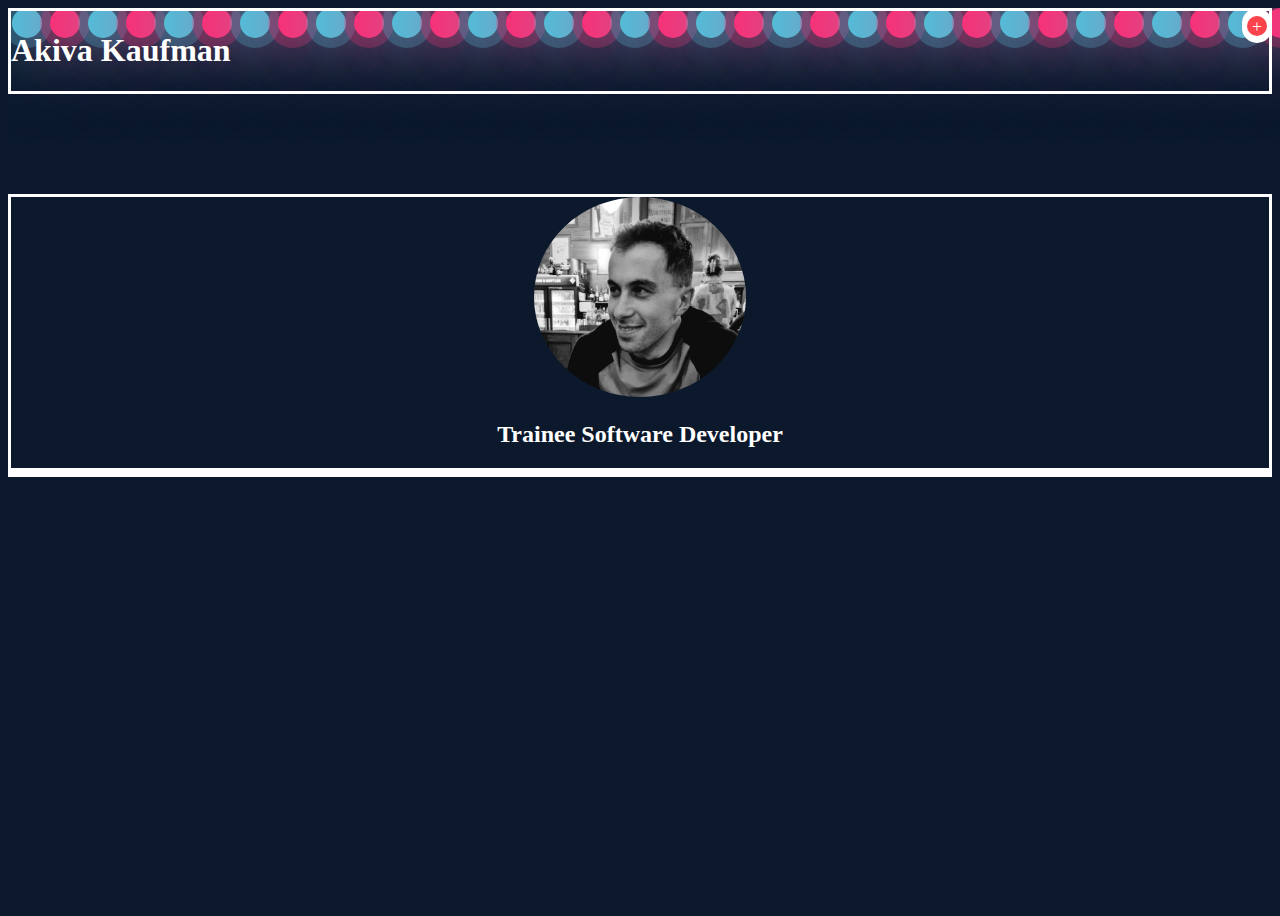
==== index.html @ 14fb4bce "Add menu button" ====
<!DOCTYPE html>
<html lang="en">
  <head>
    <meta charset="UTF-8" />
    <meta name="viewport" content="width=device-width, initial-scale=1.0" />
    <title>Portfolio</title>
    <link rel="stylesheet" href="styles.css" />
  </head>
  <body class="main-body">
    <nav class="menu">
        <div href="#" class="menu-button">
            <ul>
                <li><a href="#about">About me</a></li>
                <li><a href="#projects">Projects</a></li>
                <li><a href="#repos">My repositories</a></li>
                <li><a href="#contact">Contact me</a></li>
            </ul>
        </div>
    </nav>
    <div class="container">
      <div class="bubbles">
        <span style="--i: 18"></span>
        <span style="--i: 11"></span>
        <span style="--i: 24"></span>
        <span style="--i: 16"></span>
        <span style="--i: 19"></span>
        <span style="--i: 13"></span>
        <span style="--i: 28"></span>
        <span style="--i: 22"></span>
        <span style="--i: 11"></span>
        <span style="--i: 19"></span>
        <span style="--i: 12"></span>
        <span style="--i: 24"></span>
        <span style="--i: 19"></span>
        <span style="--i: 12"></span>
        <span style="--i: 18"></span>
        <span style="--i: 11"></span>
        <span style="--i: 24"></span>
        <span style="--i: 16"></span>
        <span style="--i: 19"></span>
        <span style="--i: 13"></span>
        <span style="--i: 28"></span>
        <span style="--i: 22"></span>
        <span style="--i: 11"></span>
        <span style="--i: 19"></span>
        <span style="--i: 12"></span>
        <span style="--i: 24"></span>
        <span style="--i: 19"></span>
        <span style="--i: 12"></span>
        <span style="--i: 18"></span>
        <span style="--i: 11"></span>
        <span style="--i: 24"></span>
        <span style="--i: 16"></span>
        <span style="--i: 19"></span>
        <span style="--i: 13"></span>
        <span style="--i: 28"></span>
        <span style="--i: 22"></span>
        <span style="--i: 11"></span>
        <span style="--i: 24"></span>
        <span style="--i: 16"></span>
        <span style="--i: 19"></span>
      </div>
    </div>
    <header class="header">
      <h1>Akiva Kaufman</h1>
    </header>
    <section class="profile">
      <img
        src="./images/profile-pic.jpg"
        alt="profile picture"
        
        height="200"
        id="profile-pic"
      />
      <h2>Trainee Software Developer</h2>
    </section>
    <footer class="footer">
      <!-- <p>This is where I will put my contact details etc.</p> -->
    </footer>
    <script src="scripts.js"></script>
  </body>
</html>

<!-- 
    Name in top left corner 
    hidden menu in top right corner
    profile pic in middle sayin trainee software developer underneath
    arrow to scroll down
 -->
---- styles.css ----
* {
  box-sizing: border-box;
}

.header {
  border: solid white;
  color: white;
}

.profile {
  /* position: absolute; */
  text-align: center;
  margin-top: 100px;
  border: solid white;
  color: white;
}

.footer {
  border: solid white;
  color: white;
}

#profile-pic {
  border-radius: 50%;
}

body {
  min-height: 100vh;
  background: #0c192c;
}

.container {
  position: absolute;
  width: 100%;
  height: 100vh;
  overflow: hidden;
}

.bubbles {
  position: absolute;
  display: flex;
  z-index: -100;
}

.bubbles span {
  position: relative;
  width: 30px;
  height: 30px;
  background: #4fc3dc;
  margin: 0 4px;
  border-radius: 50%;
  box-shadow: 0 0 0 10px #4fc3dc44, 0 0 50px #4fc3dc, 0 0 100px #4fc3dc;
  animation: animate 15s linear infinite;
  animation-duration: calc(125s / var(--i));
}

.bubbles span:nth-child(even) {
  background: #ff2d75;
  box-shadow: 0 0 0 10px #ff2d7544, 0 0 50px #ff2d75, 0 0 100px #ff2d75;
}

@keyframes animate {
  0% {
    transform: translateY(100vh) scale(0);
  }
  100% {
    transform: translateY(-10vh) scale(1);
  }
}

.menu-button {
  overflow: hidden;
  position: relative;
  border: solid white;
  display: block;
  padding-left: 5px;
  padding-right: 5px;
  border-radius: 22px;
  width: 30px;
  margin: 0 auto;
  background-color: white;
  transition: width 0.3s 0.5s ease, border-radius 1.1s ease;
  a {
    display: block;
    position: relative;
    color: #fa434b;
    text-decoration: none;
    overflow: hidden;
    padding: 5px;
    border-radius: 5px;
    &:hover {
      text-decoration: inherit;
      color: white;
      background-color: #fa434b;
      transition: background-color 0.5s ease;
    }
  }
  &::after {
    content: "+";
    position: absolute;
    top: 50%;
    left: 50%;
    display: block;
    height: 20px;
    width: 20px;
    border-radius: 100%;
    line-height: 20px;
    text-align: center;
    font-size: 1.1rem;
    background-color: #fa434b;
    color: white;
    transform: translateY(-50%)
    translateX(-50%);
    transition: all .3s .5s ease;
    cursor: pointer;
    cursor: hand;
  }
  ul{
    opacity: 0;
  }
  ul{
    margin-top: 15px;
    opacity: 0;
    width: 100%;
    height: 0;
    margin-left: 0px;
    transition: all .5s ease;
    text-align: center;
    font-size: 0.9rem;
    li{
        background-color: #e4e4e4;
        margin-top: 5px;
        border-radius: 5px;
        width: 100%;
        height: 0px;
        overflow: hidden;
        transition: height 1s ease;
    }
  }
}

.menu:hover {
    .menu-button{
        width: 170px;
        border-radius: 15px;
        padding-bottom: 5px;
        transition: width .3s ease,
        border-radius .3s ease, padding-bottom .3s ease;
        &::after{
            transition: all .3s ease;
            left: 50%;
            top: 10px;
            transform: translateY(-5px) translateX(-5px);
        }
        ul{
            opacity: 1;
            height: 100%;
            margin-top: 30px;
            transition: all 1s ease;
        }
        li{
            height: 25px;
            transition: height 1s ease;
            border: solid black;
            &:hover{
                border-bottom: 1px solid darken(e9e5e5,10);
            }
        }
    }
}

.menu-button{
    /* display: absolute; */
   float: right;
}
@keyframes jump {
    0% { 
      transform: translateY(3px)
    }
    50% { 
      transform: translateY(-15px)
    }
     100% { 
      transform: translateY(3px)
    }
  }
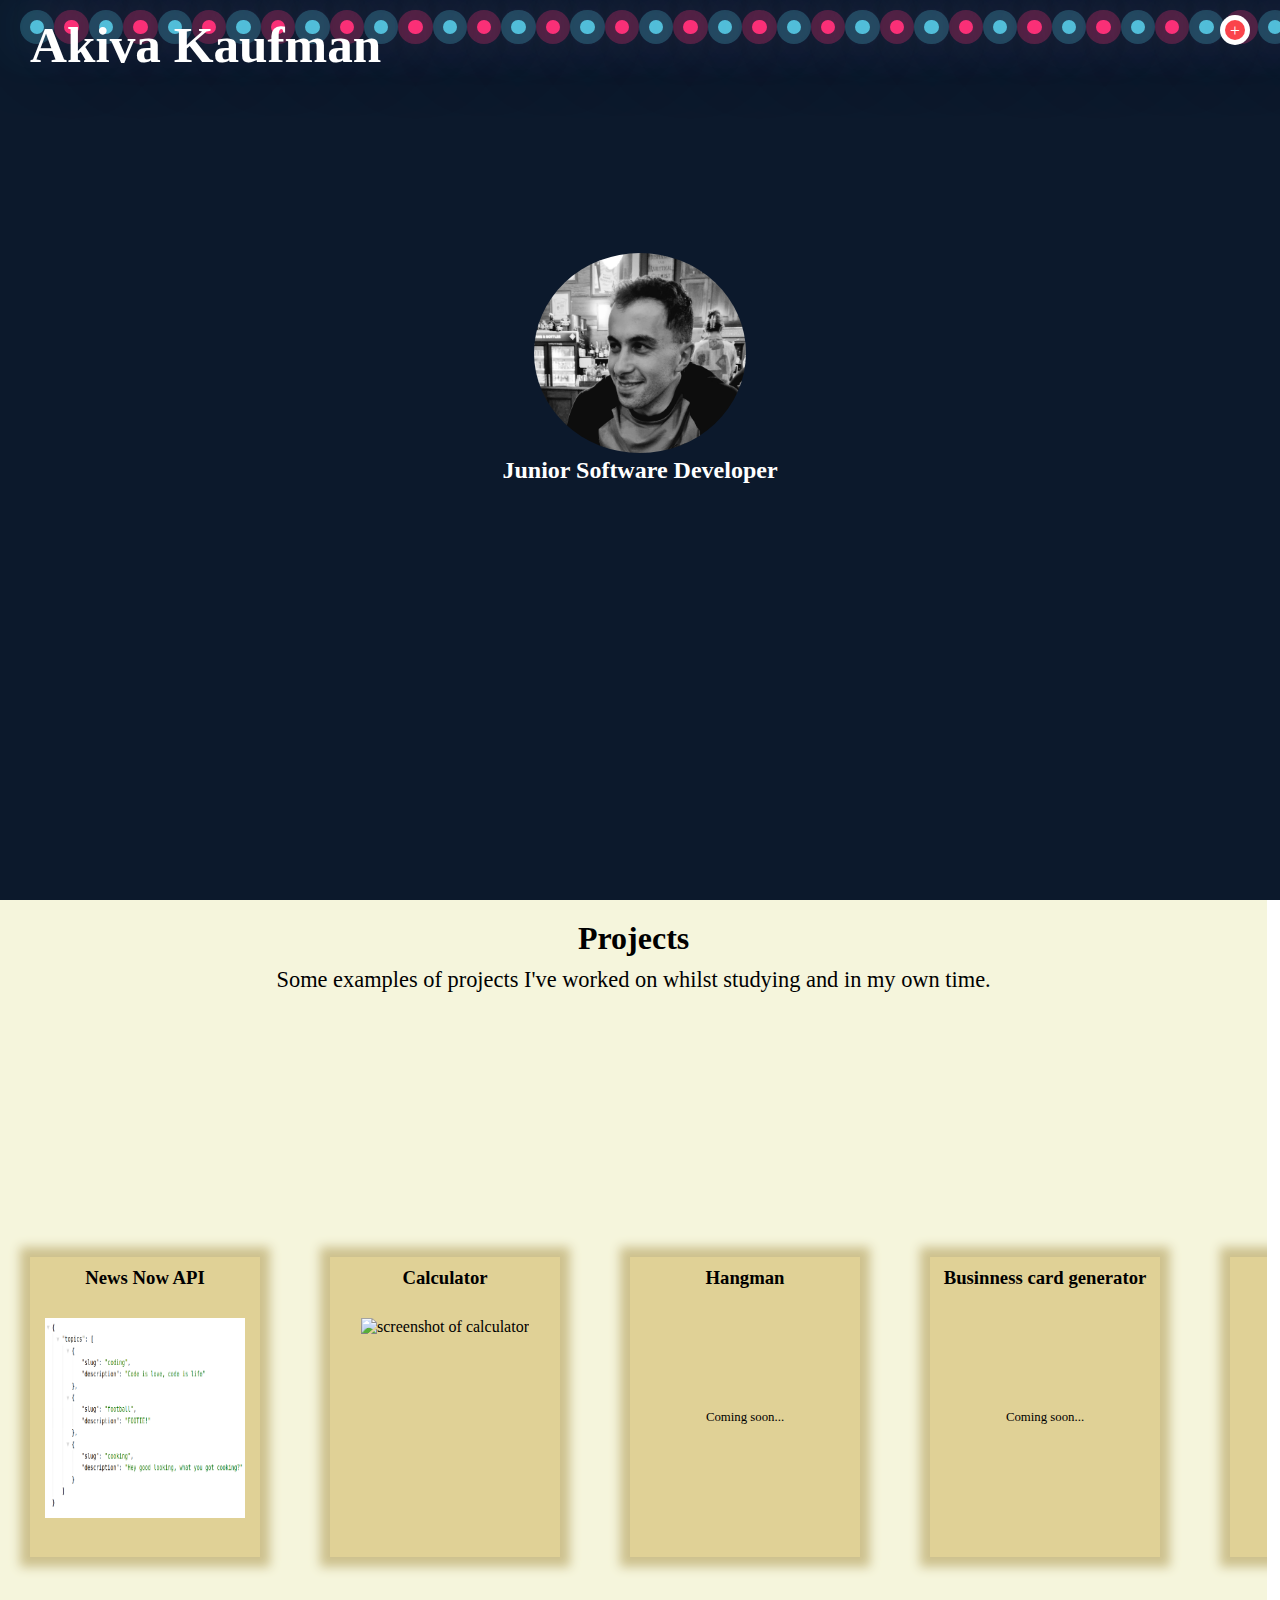
==== commit a8c7bb12: "Add page flip functionality" ====
--- a/index.html
+++ b/index.html
@@ -5,85 +5,201 @@
     <meta name="viewport" content="width=device-width, initial-scale=1.0" />
     <title>Portfolio</title>
     <link rel="stylesheet" href="styles.css" />
+    <script src="index.js" defer></script>
   </head>
-  <body class="main-body">
-    <nav class="menu">
-        <div href="#" class="menu-button">
-            <ul>
-                <li><a href="#about">About me</a></li>
-                <li><a href="#projects">Projects</a></li>
-                <li><a href="#repos">My repositories</a></li>
-                <li><a href="#contact">Contact me</a></li>
-            </ul>
-        </div>
-    </nav>
-    <div class="container">
-      <div class="bubbles">
-        <span style="--i: 18"></span>
-        <span style="--i: 11"></span>
-        <span style="--i: 24"></span>
-        <span style="--i: 16"></span>
-        <span style="--i: 19"></span>
-        <span style="--i: 13"></span>
-        <span style="--i: 28"></span>
-        <span style="--i: 22"></span>
-        <span style="--i: 11"></span>
-        <span style="--i: 19"></span>
-        <span style="--i: 12"></span>
-        <span style="--i: 24"></span>
-        <span style="--i: 19"></span>
-        <span style="--i: 12"></span>
-        <span style="--i: 18"></span>
-        <span style="--i: 11"></span>
-        <span style="--i: 24"></span>
-        <span style="--i: 16"></span>
-        <span style="--i: 19"></span>
-        <span style="--i: 13"></span>
-        <span style="--i: 28"></span>
-        <span style="--i: 22"></span>
-        <span style="--i: 11"></span>
-        <span style="--i: 19"></span>
-        <span style="--i: 12"></span>
-        <span style="--i: 24"></span>
-        <span style="--i: 19"></span>
-        <span style="--i: 12"></span>
-        <span style="--i: 18"></span>
-        <span style="--i: 11"></span>
-        <span style="--i: 24"></span>
-        <span style="--i: 16"></span>
-        <span style="--i: 19"></span>
-        <span style="--i: 13"></span>
-        <span style="--i: 28"></span>
-        <span style="--i: 22"></span>
-        <span style="--i: 11"></span>
-        <span style="--i: 24"></span>
-        <span style="--i: 16"></span>
-        <span style="--i: 19"></span>
+  <body id="main-body">
+    <div class="outer">
+      <div class="page" id="page">
+        <article id="home-page" class="front">
+          <div class="container">
+            <div class="bubbles">
+              <span style="--i: 18"></span>
+              <span style="--i: 11"></span>
+              <span style="--i: 24"></span>
+              <span style="--i: 16"></span>
+              <span style="--i: 19"></span>
+              <span style="--i: 13"></span>
+              <span style="--i: 28"></span>
+              <span style="--i: 22"></span>
+              <span style="--i: 11"></span>
+              <span style="--i: 19"></span>
+              <span style="--i: 12"></span>
+              <span style="--i: 24"></span>
+              <span style="--i: 19"></span>
+              <span style="--i: 12"></span>
+              <span style="--i: 18"></span>
+              <span style="--i: 11"></span>
+              <span style="--i: 24"></span>
+              <span style="--i: 16"></span>
+              <span style="--i: 19"></span>
+              <span style="--i: 13"></span>
+              <span style="--i: 28"></span>
+              <span style="--i: 22"></span>
+              <span style="--i: 11"></span>
+              <span style="--i: 19"></span>
+              <span style="--i: 12"></span>
+              <span style="--i: 24"></span>
+              <span style="--i: 19"></span>
+              <span style="--i: 12"></span>
+              <span style="--i: 18"></span>
+              <span style="--i: 11"></span>
+              <span style="--i: 24"></span>
+              <span style="--i: 16"></span>
+              <span style="--i: 19"></span>
+              <span style="--i: 13"></span>
+              <span style="--i: 28"></span>
+              <span style="--i: 22"></span>
+              <span style="--i: 11"></span>
+              <span style="--i: 24"></span>
+              <span style="--i: 16"></span>
+              <span style="--i: 19"></span>
+              <span style="--i: 28"></span>
+              <span style="--i: 22"></span>
+              <span style="--i: 11"></span>
+              <span style="--i: 19"></span>
+              <span style="--i: 24"></span>
+              <span style="--i: 16"></span>
+              <span style="--i: 19"></span>
+              <span style="--i: 13"></span>
+              <span style="--i: 28"></span>
+              <span style="--i: 24"></span>
+              <span style="--i: 16"></span>
+              <span style="--i: 19"></span>
+              <span style="--i: 13"></span>
+              <span style="--i: 28"></span>
+            </div>
+          </div>
+          <header class="header">
+            <h1>Akiva Kaufman</h1>
+          </header>
+          <nav class="menu">
+            <div href="#" class="menu-button">
+              <ul>
+                <li><a href="#home-page">Home</a></li>
+                <li><a href="#about-page">About me</a></li>
+                <li><a href="#project-page">Projects</a></li>
+                <li>
+                  <a href="https://github.com/AkivaKn" target="_blank"
+                    >Repositories</a
+                  >
+                </li>
+                <li>
+                  <a
+                    href="https://www.linkedin.com/in/akivakaufman/"
+                    target="_blank"
+                    >LinkedIn</a
+                  >
+                </li>
+              </ul>
+            </div>
+          </nav>
+          <section class="profile">
+            <img
+              src="./images/profile-pic.jpg"
+              alt="profile picture"
+              height="200"
+              id="profile-pic"
+            />
+            <h2>Junior Software Developer</h2>
+          </section>
+        </article>
+        <article id="about-page" class="back">
+          <h2>About me</h2>
+          <p id="about-me">
+            A Junior Software Developer with an inquisitive, analytical and
+            logical brain. I thrive on challenging myself, whether learning a
+            new coding language or taking on a new project. Although Software
+            Development was not my original career choice, having started coding
+            as a hobby I discovered a passion for it. I look forward to
+            utilising the knowledge I have gained, as well as my experience in
+            other industries, to further your team's goals.
+          </p>
+          <section id="hobbies">
+            <h3>Some things I enjoy</h3>
+            <div id="hobby-cards">
+              <section class="hobby">
+                <img
+                  src="./images/cooking.jpg"
+                  alt="handsome man cooking with fire in the pan"
+                  width="220px"
+                />
+              </section>
+              <section class="hobby">
+                <img
+                  src="./images/motorbike.jpg"
+                  alt="handsome man sitting on a motorbike with a lake in the background"
+                  width="220px"
+                />
+              </section>
+              <section class="hobby">
+                <img
+                  src="./images/travel.jpg"
+                  alt="beatiful sunset on the Mekong river in Laos"
+                  width="220px"
+                />
+              </section>
+              <section class="hobby">
+                <img src="./images/motorbike.jpg" alt="" width="220px" />
+              </section>
+            </div>
+          </section>
+        </article>
       </div>
     </div>
-    <header class="header">
-      <h1>Akiva Kaufman</h1>
-    </header>
-    <section class="profile">
-      <img
-        src="./images/profile-pic.jpg"
-        alt="profile picture"
-        
-        height="200"
-        id="profile-pic"
-      />
-      <h2>Trainee Software Developer</h2>
-    </section>
-    <footer class="footer">
-      <!-- <p>This is where I will put my contact details etc.</p> -->
-    </footer>
-    <script src="scripts.js"></script>
+    <article id="project-page">
+      <section id="projects-intro">
+        <h2 class="heading">Projects</h2>
+        <p class="intro">
+          Some examples of projects I've worked on whilst studying and in my own
+          time.
+        </p>
+      </section>
+
+      <section id="project-boxes">
+        <a href="https://news-now.onrender.com/" target="_blank">
+          <section class="project">
+            <h3>News Now API</h3>
+            <p class="hide">
+              A PSQL database project using Epress.js to access endpoints and
+              retrieve data.
+            </p>
+            <img
+              src="../images/news-now.png"
+              alt="screenshot of News Now API response"
+              class="project-img"
+              height="200px"
+              width="200px"
+            />
+          </section>
+        </a>
+        <section class="project">
+          <h3>Calculator</h3>
+          <p class="hide">
+            A simple JavaScript/HTML calculator using CSS to style and animate.
+          </p>
+          <img
+            src="../images/calculator.png"
+            alt="screenshot of calculator"
+            height="200px"
+          />
+        </section>
+        <section class="project">
+          <h3>Hangman</h3>
+          <p>Coming soon...</p>
+        </section>
+        <section class="project">
+          <h3>Businness card generator</h3>
+          <p>Coming soon...</p>
+        </section>
+        <section class="project">
+          <h3>News Now</h3>
+          <p>Coming soon...</p>
+        </section>
+        <section class="project">
+          <h3>Recipe book</h3>
+          <p>Coming soon...</p>
+        </section>
+      </section>
+    </article>
   </body>
 </html>
-
-<!-- 
-    Name in top left corner 
-    hidden menu in top right corner
-    profile pic in middle sayin trainee software developer underneath
-    arrow to scroll down
- -->
--- a/styles.css
+++ b/styles.css
@@ -1,39 +1,52 @@
 * {
   box-sizing: border-box;
+  padding: 0;
+  margin: 0;
+}
+
+a{
+  all: unset;
 }
 
 .header {
-  border: solid white;
   color: white;
+  float: left;
+  font-size: 1.6rem;
 }
 
 .profile {
-  /* position: absolute; */
+  position: absolute;
   text-align: center;
   margin-top: 100px;
-  border: solid white;
   color: white;
-}
-
-.footer {
-  border: solid white;
-  color: white;
+  align-self: center;
+  top: 17%;
 }
 
 #profile-pic {
   border-radius: 50%;
 }
 
+html{
+overflow-x: auto;
+  scroll-snap-type:y mandatory ;
+  animation-timeline: scroll(y);
+}
+
 body {
-  min-height: 100vh;
-  background: #0c192c;
+  width: 99vw;
+  display: grid;
+  grid-template-columns: 100%;
 }
 
 .container {
   position: absolute;
   width: 100%;
-  height: 100vh;
+  height: 100%;
+  top: 0;
+  left: 0;
   overflow: hidden;
+  padding: 20px;
 }
 
 .bubbles {
@@ -44,10 +57,10 @@
 
 .bubbles span {
   position: relative;
-  width: 30px;
-  height: 30px;
+  width: .9em;
+  height: .9em;
   background: #4fc3dc;
-  margin: 0 4px;
+  margin: 0px 10px;
   border-radius: 50%;
   box-shadow: 0 0 0 10px #4fc3dc44, 0 0 50px #4fc3dc, 0 0 100px #4fc3dc;
   animation: animate 15s linear infinite;
@@ -68,15 +81,21 @@
   }
 }
 
+.menu {
+  display: inline;
+  justify-self: start;
+  align-self: flex-end;
+  position: fixed;
+}
+
 .menu-button {
   overflow: hidden;
-  position: relative;
-  border: solid white;
   display: block;
   padding-left: 5px;
   padding-right: 5px;
   border-radius: 22px;
   width: 30px;
+  height: 30px;
   margin: 0 auto;
   background-color: white;
   transition: width 0.3s 0.5s ease, border-radius 1.1s ease;
@@ -95,7 +114,7 @@
       transition: background-color 0.5s ease;
     }
   }
-  &::after {
+  &:after {
     content: "+";
     position: absolute;
     top: 50%;
@@ -109,78 +128,208 @@
     font-size: 1.1rem;
     background-color: #fa434b;
     color: white;
-    transform: translateY(-50%)
-    translateX(-50%);
-    transition: all .3s .5s ease;
+    transform: translateY(-50%) translateX(-50%);
+    transition: all 0.3s 0.5s ease;
     cursor: pointer;
     cursor: hand;
   }
-  ul{
+  ul {
     opacity: 0;
   }
-  ul{
+  ul {
     margin-top: 15px;
     opacity: 0;
     width: 100%;
-    height: 0;
     margin-left: 0px;
-    transition: all .5s ease;
+    padding-left: 0px;
+    transition: all 0.5s ease;
     text-align: center;
     font-size: 0.9rem;
-    li{
-        background-color: #e4e4e4;
-        margin-top: 5px;
-        border-radius: 5px;
-        width: 100%;
-        height: 0px;
-        overflow: hidden;
-        transition: height 1s ease;
+    li {
+      background-color: #e4e4e4;
+      margin-top: 5px;
+      border-radius: 5px;
+      width: 100%;
+      height: 0px;
+      overflow: hidden;
+      transition: height 1s ease;
     }
   }
 }
 
 .menu:hover {
-    .menu-button{
-        width: 170px;
-        border-radius: 15px;
-        padding-bottom: 5px;
-        transition: width .3s ease,
-        border-radius .3s ease, padding-bottom .3s ease;
-        &::after{
-            transition: all .3s ease;
-            left: 50%;
-            top: 10px;
-            transform: translateY(-5px) translateX(-5px);
-        }
-        ul{
-            opacity: 1;
-            height: 100%;
-            margin-top: 30px;
-            transition: all 1s ease;
-        }
-        li{
-            height: 25px;
-            transition: height 1s ease;
-            border: solid black;
-            &:hover{
-                border-bottom: 1px solid darken(e9e5e5,10);
-            }
-        }
-    }
-}
-
-.menu-button{
-    /* display: absolute; */
-   float: right;
-}
-@keyframes jump {
-    0% { 
-      transform: translateY(3px)
-    }
-    50% { 
-      transform: translateY(-15px)
-    }
-     100% { 
-      transform: translateY(3px)
-    }
-  }
+  .menu-button {
+    width: 150px;
+    height: auto;
+    border-radius: 15px;
+    padding-bottom: 5px;
+    transition: width 0.3s ease, border-radius 0.3s ease,
+      padding-bottom 0.3s ease;
+    &::after {
+      transition: all 0.3s ease;
+      left: 50%;
+      top: 10px;
+    }
+    ul {
+      opacity: 1;
+      margin-top: 35px;
+      transition: all 1s ease;
+    }
+    li {
+      height: 25px;
+      transition: height 1s ease;
+      &:hover {
+        border-bottom: 1px solid darken(e9e5e5, 10);
+      }
+    }
+  }
+}
+
+#home-page {
+  display: flex;
+  flex-direction: column;
+  height: 100vh;
+  width: 100%;
+  background: #0c192c;
+  padding: 15px 30px;
+  z-index: 1;
+  scroll-snap-align: start;
+}
+
+#about-page{
+  background-color: rgb(169, 216, 216);
+  height: 100vh;
+  scroll-snap-align: start;
+  display: grid;
+  grid-template-columns: 30% 70%;
+  grid-template-rows: 20% 80%;
+}
+
+#about-page h2{
+  grid-column:1/2 ;
+grid-row: 1/2;
+font-size: 50px;
+padding: 20px;
+}
+
+#about-me{
+  grid-column: 1/2;
+  grid-row: 2/3;
+  padding: 20px;
+  font-size: 1.3rem;
+}
+
+#hobbies{
+  grid-column: 2/3;
+  grid-row: 1/3;
+}
+
+#hobbies h3{
+  margin: 20px;
+  font-size: 1.5rem;
+}
+
+#project-page{
+  background-color: beige;
+  height: 100vh;
+  scroll-snap-align: start;
+  display: grid;
+  grid-template-columns: 1fr;
+  grid-template-rows: max-content;
+}
+
+#projects-intro{
+  text-align: center;
+  padding: 20px;
+  height: max-content;
+}
+
+.heading{
+  font-size: 2rem;
+  margin-bottom: 10px;
+}
+
+.intro{
+  font-size: 1.4rem;
+}
+
+#project-boxes{
+  display: flex;
+  align-items: center;
+  padding: 30px;
+  gap: 70px;
+  overflow:scroll;
+  justify-content: space-around;
+}
+
+.project{
+  display: grid;
+  padding: 10px;
+  justify-items: center;
+  grid-template-columns: 1fr;
+  background-color: #e0d196;
+  box-shadow: #cdc18e 0 0 10px 10px;
+  width: 230px;
+  height: 300px;
+  transition-duration: .3s;
+  transition-timing-function: ease-in;
+  flex-shrink: 0;
+}
+
+.project:hover{
+  transform: scale(1.2);
+  .hide{
+    display: block;
+  }
+}
+
+.project p{
+  font-size: .8rem;
+}
+
+
+
+.hide{
+  display: none;
+}
+
+#hobby-cards{
+  display: grid;
+  grid-template-columns: 1fr 1fr;
+  grid-template-rows: 1fr 1fr;
+
+  height: 100%;
+}
+
+.hobby{
+  text-align: center;
+}
+
+.outer{
+  width: 100vw;
+  height: 100vh;
+}
+
+.flip-page {
+  transform: rotateX(180deg);
+}
+
+.page{
+  height: 100%;
+  width: 100%;
+  position: relative;
+  transition: transform  1500ms ease;
+  transform-style: preserve-3d;
+}
+
+.front,
+.back{
+  height: 100%;
+  width: 100%;
+  position: absolute;
+  backface-visibility: hidden;
+}
+
+.back{
+  transform: rotateX(180deg);
+}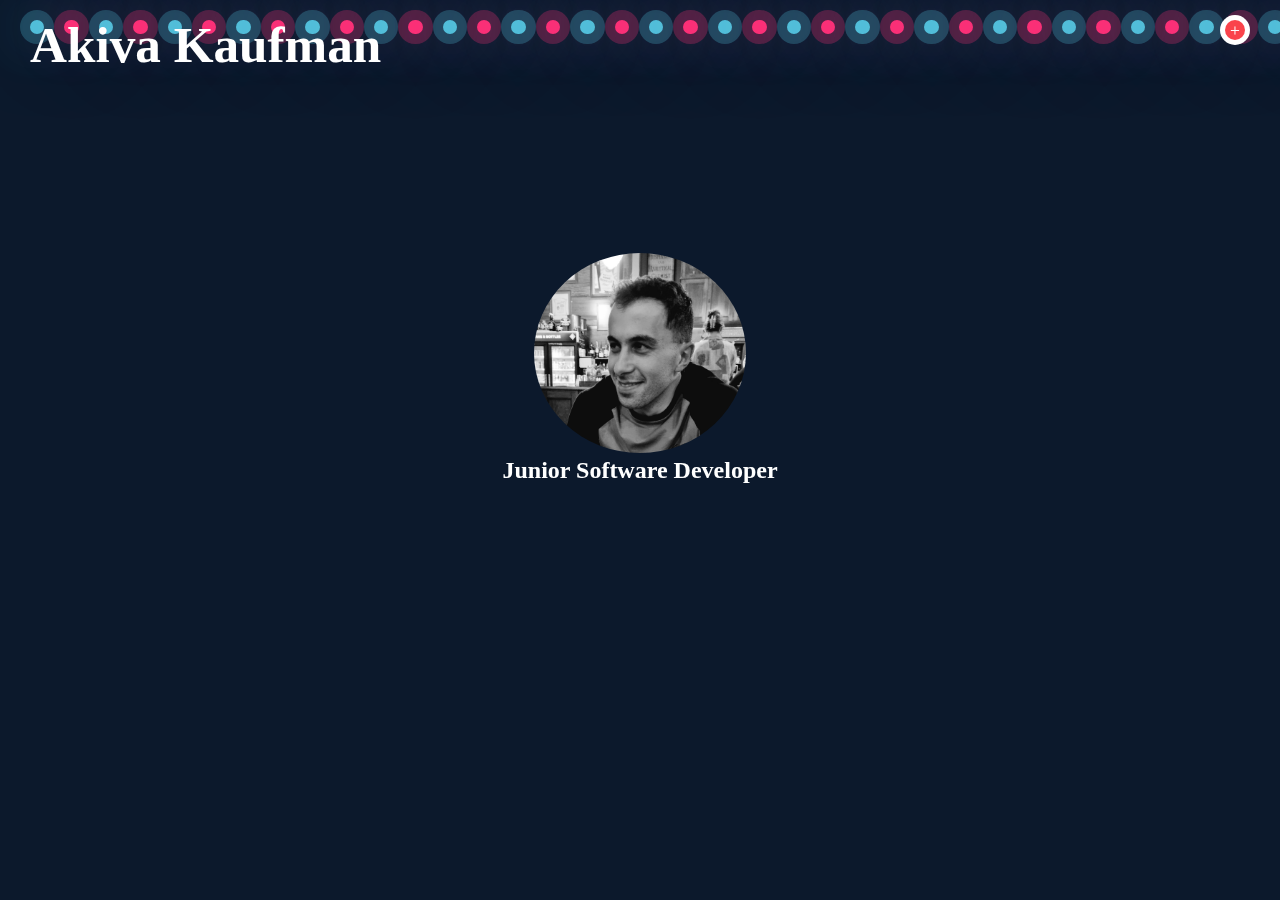
==== commit 952303d4: "Finish page flip functionality" ====
--- a/index.html
+++ b/index.html
@@ -103,103 +103,108 @@
             <h2>Junior Software Developer</h2>
           </section>
         </article>
-        <article id="about-page" class="back">
-          <h2>About me</h2>
-          <p id="about-me">
-            A Junior Software Developer with an inquisitive, analytical and
-            logical brain. I thrive on challenging myself, whether learning a
-            new coding language or taking on a new project. Although Software
-            Development was not my original career choice, having started coding
-            as a hobby I discovered a passion for it. I look forward to
-            utilising the knowledge I have gained, as well as my experience in
-            other industries, to further your team's goals.
-          </p>
-          <section id="hobbies">
-            <h3>Some things I enjoy</h3>
-            <div id="hobby-cards">
-              <section class="hobby">
-                <img
-                  src="./images/cooking.jpg"
-                  alt="handsome man cooking with fire in the pan"
-                  width="220px"
-                />
+        <div class="outer back">
+          <article id="back" class="page">
+            <article id="about-page" class="side-1">
+              <h2>About me</h2>
+              <p id="about-me">
+                A Junior Software Developer with an inquisitive, analytical and
+                logical brain. I thrive on challenging myself, whether learning
+                a new coding language or taking on a new project. Although
+                Software Development was not my original career choice, having
+                started coding as a hobby I discovered a passion for it. I look
+                forward to utilising the knowledge I have gained, as well as my
+                experience in other industries, to further your team's goals.
+              </p>
+              <section id="hobbies">
+                <h3>Some things I enjoy</h3>
+                <div id="hobby-cards">
+                  <section class="hobby">
+                    <img
+                      src="./images/cooking.jpg"
+                      alt="handsome man cooking with fire in the pan"
+                      width="220px"
+                    />
+                  </section>
+                  <section class="hobby">
+                    <img
+                      src="./images/motorbike.jpg"
+                      alt="handsome man sitting on a motorbike with a lake in the background"
+                      width="220px"
+                    />
+                  </section>
+                  <section class="hobby">
+                    <img
+                      src="./images/travel.jpg"
+                      alt="beatiful sunset on the Mekong river in Laos"
+                      width="220px"
+                    />
+                  </section>
+                  <section class="hobby">
+                    <img src="./images/motorbike.jpg" alt="" width="220px" />
+                  </section>
+                </div>
               </section>
-              <section class="hobby">
-                <img
-                  src="./images/motorbike.jpg"
-                  alt="handsome man sitting on a motorbike with a lake in the background"
-                  width="220px"
-                />
+            </article>
+            <article id="project-page" class="side-2">
+              <section id="projects-intro">
+                <h2 class="heading">Projects</h2>
+                <p class="intro">
+                  Some examples of projects I've worked on whilst studying and
+                  in my own time.
+                </p>
               </section>
-              <section class="hobby">
-                <img
-                  src="./images/travel.jpg"
-                  alt="beatiful sunset on the Mekong river in Laos"
-                  width="220px"
-                />
+
+              <section id="project-boxes">
+                <a href="https://news-now.onrender.com/" target="_blank">
+                  <section class="project">
+                    <h3>News Now API</h3>
+                    <p class="hide">
+                      A PSQL database project using Epress.js to access
+                      endpoints and retrieve data.
+                    </p>
+                    <img
+                      src="../images/news-now.png"
+                      alt="screenshot of News Now API response"
+                      class="project-img"
+                      height="200px"
+                      width="200px"
+                    />
+                  </section>
+                </a>
+                <section class="project">
+                  <h3>Calculator</h3>
+                  <p class="hide">
+                    A simple JavaScript/HTML calculator using CSS to style and
+                    animate.
+                  </p>
+                  <img
+                    src="../images/calculator.png"
+                    alt="screenshot of calculator"
+                    height="200px"
+                  />
+                </section>
+                <section class="project">
+                  <h3>Hangman</h3>
+                  <p>Coming soon...</p>
+                </section>
+                <section class="project">
+                  <h3>Businness card generator</h3>
+                  <p>Coming soon...</p>
+                </section>
+                <section class="project">
+                  <h3>News Now</h3>
+                  <p>Coming soon...</p>
+                </section>
+                <section class="project">
+                  <h3>Recipe book</h3>
+                  <p>Coming soon...</p>
+                </section>
               </section>
-              <section class="hobby">
-                <img src="./images/motorbike.jpg" alt="" width="220px" />
-              </section>
-            </div>
-          </section>
-        </article>
+            </article>
+          </article>
+        </div>
       </div>
     </div>
-    <article id="project-page">
-      <section id="projects-intro">
-        <h2 class="heading">Projects</h2>
-        <p class="intro">
-          Some examples of projects I've worked on whilst studying and in my own
-          time.
-        </p>
-      </section>
-
-      <section id="project-boxes">
-        <a href="https://news-now.onrender.com/" target="_blank">
-          <section class="project">
-            <h3>News Now API</h3>
-            <p class="hide">
-              A PSQL database project using Epress.js to access endpoints and
-              retrieve data.
-            </p>
-            <img
-              src="../images/news-now.png"
-              alt="screenshot of News Now API response"
-              class="project-img"
-              height="200px"
-              width="200px"
-            />
-          </section>
-        </a>
-        <section class="project">
-          <h3>Calculator</h3>
-          <p class="hide">
-            A simple JavaScript/HTML calculator using CSS to style and animate.
-          </p>
-          <img
-            src="../images/calculator.png"
-            alt="screenshot of calculator"
-            height="200px"
-          />
-        </section>
-        <section class="project">
-          <h3>Hangman</h3>
-          <p>Coming soon...</p>
-        </section>
-        <section class="project">
-          <h3>Businness card generator</h3>
-          <p>Coming soon...</p>
-        </section>
-        <section class="project">
-          <h3>News Now</h3>
-          <p>Coming soon...</p>
-        </section>
-        <section class="project">
-          <h3>Recipe book</h3>
-          <p>Coming soon...</p>
-        </section>
-      </section>
-    </article>
   </body>
 </html>
--- a/styles.css
+++ b/styles.css
@@ -308,28 +308,37 @@
 .outer{
   width: 100vw;
   height: 100vh;
-}
-
-.flip-page {
+  perspective: 800px;
+  /* perspective-origin: 50%; */
+
+}
+
+.flip-page,
+.flip-back {
   transform: rotateX(180deg);
 }
 
-.page{
+.page {
   height: 100%;
   width: 100%;
   position: relative;
-  transition: transform  1500ms ease;
+  transition: transform  2000ms ease-in;
   transform-style: preserve-3d;
+  
 }
 
 .front,
-.back{
+.back,
+.side-1,
+.side-2{
   height: 100%;
   width: 100%;
   position: absolute;
   backface-visibility: hidden;
 }
 
-.back{
+.back,
+.side-2{
   transform: rotateX(180deg);
-}+}
+
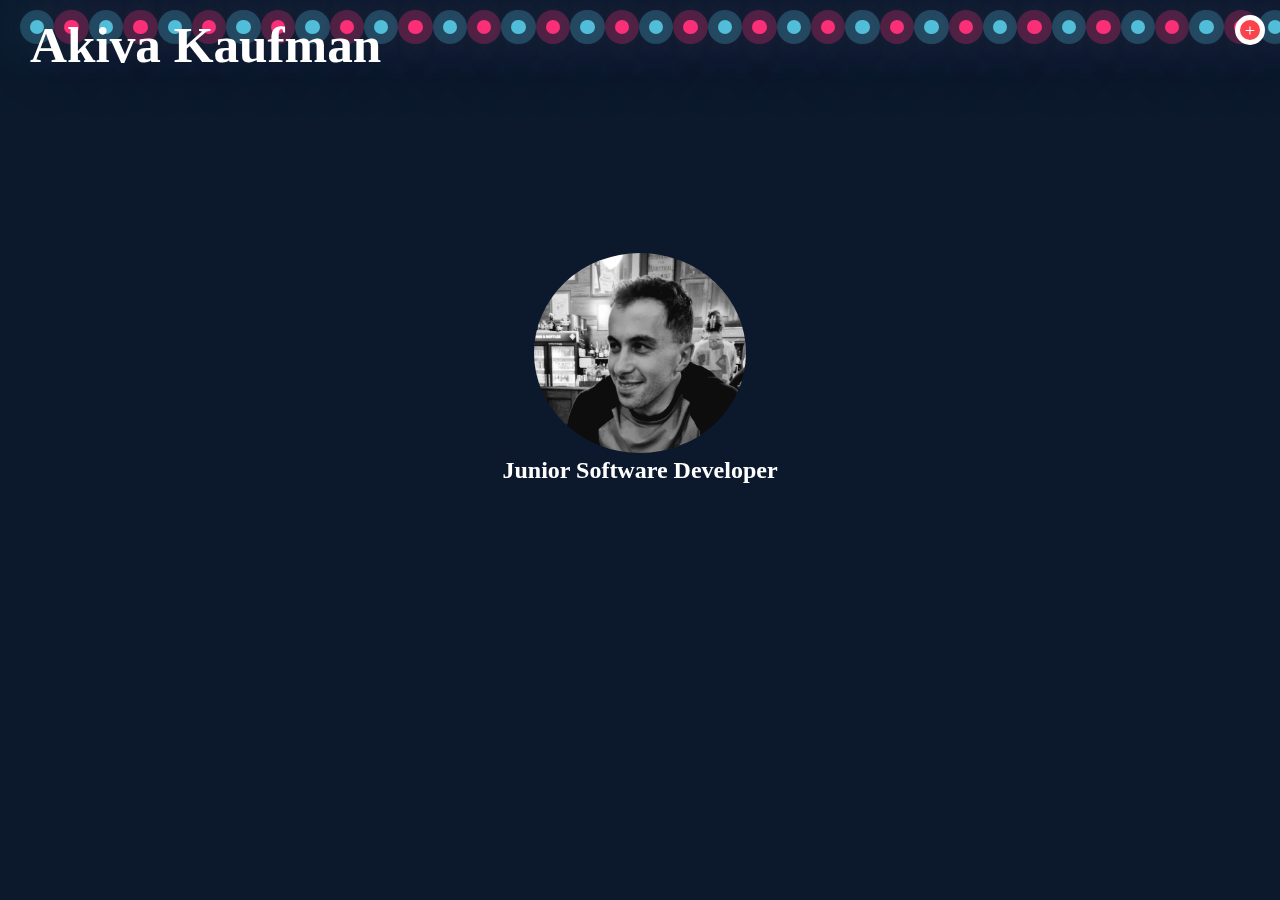
==== commit 504d6a82: "Improve flip page and menu button fix" ====
--- a/index.html
+++ b/index.html
@@ -8,6 +8,27 @@
     <script src="index.js" defer></script>
   </head>
   <body id="main-body">
+    <nav class="menu">
+      <div href="#" class="menu-button">
+        <ul>
+          <li><a href="#home-page">Home</a></li>
+          <li><a href="#about-page">About me</a></li>
+          <li><a href="#project-page">Projects</a></li>
+          <li>
+            <a href="https://github.com/AkivaKn" target="_blank"
+              >Repositories</a
+            >
+          </li>
+          <li>
+            <a
+              href="https://www.linkedin.com/in/akivakaufman/"
+              target="_blank"
+              >LinkedIn</a
+            >
+          </li>
+        </ul>
+      </div>
+    </nav>
     <div class="outer">
       <div class="page" id="page">
         <article id="home-page" class="front">
@@ -72,27 +93,7 @@
           <header class="header">
             <h1>Akiva Kaufman</h1>
           </header>
-          <nav class="menu">
-            <div href="#" class="menu-button">
-              <ul>
-                <li><a href="#home-page">Home</a></li>
-                <li><a href="#about-page">About me</a></li>
-                <li><a href="#project-page">Projects</a></li>
-                <li>
-                  <a href="https://github.com/AkivaKn" target="_blank"
-                    >Repositories</a
-                  >
-                </li>
-                <li>
-                  <a
-                    href="https://www.linkedin.com/in/akivakaufman/"
-                    target="_blank"
-                    >LinkedIn</a
-                  >
-                </li>
-              </ul>
-            </div>
-          </nav>
+
           <section class="profile">
             <img
               src="./images/profile-pic.jpg"
@@ -103,107 +104,103 @@
             <h2>Junior Software Developer</h2>
           </section>
         </article>
-        <div class="outer back">
-          <article id="back" class="page">
-            <article id="about-page" class="side-1">
-              <h2>About me</h2>
-              <p id="about-me">
-                A Junior Software Developer with an inquisitive, analytical and
-                logical brain. I thrive on challenging myself, whether learning
-                a new coding language or taking on a new project. Although
-                Software Development was not my original career choice, having
-                started coding as a hobby I discovered a passion for it. I look
-                forward to utilising the knowledge I have gained, as well as my
-                experience in other industries, to further your team's goals.
+        <article id="about-page" class="bottom">
+          <h2>About me</h2>
+          <p id="about-me">
+            A Junior Software Developer with an inquisitive, analytical and
+            logical brain. I thrive on challenging myself, whether learning a
+            new coding language or taking on a new project. Although Software
+            Development was not my original career choice, having started coding
+            as a hobby I discovered a passion for it. I look forward to
+            utilising the knowledge I have gained, as well as my experience in
+            other industries, to further your team's goals.
+          </p>
+          <section id="hobbies">
+            <h3>Some things I enjoy</h3>
+            <div id="hobby-cards">
+              <section class="hobby">
+                <img
+                  src="./images/cooking.jpg"
+                  alt="handsome man cooking with fire in the pan"
+                  width="220px"
+                />
+              </section>
+              <section class="hobby">
+                <img
+                  src="./images/motorbike.jpg"
+                  alt="handsome man sitting on a motorbike with a lake in the background"
+                  width="220px"
+                />
+              </section>
+              <section class="hobby">
+                <img
+                  src="./images/travel.jpg"
+                  alt="beatiful sunset on the Mekong river in Laos"
+                  width="220px"
+                />
+              </section>
+              <section class="hobby">
+                <img src="./images/motorbike.jpg" alt="" width="220px" />
+              </section>
+            </div>
+          </section>
+        </article>
+        <article id="project-page" class="back">
+          <section id="projects-intro">
+            <h2 class="heading">Projects</h2>
+            <p class="intro">
+              Some examples of projects I've worked on whilst studying and in my
+              own time.
+            </p>
+          </section>
+
+          <section id="project-boxes">
+            <a href="https://news-now.onrender.com/" target="_blank">
+              <section class="project">
+                <h3>News Now API</h3>
+                <p class="hide">
+                  A PSQL database project using Epress.js to access endpoints
+                  and retrieve data.
+                </p>
+                <img
+                  src="../images/news-now.png"
+                  alt="screenshot of News Now API response"
+                  class="project-img"
+                  height="200px"
+                  width="200px"
+                />
+              </section>
+            </a>
+            <section class="project">
+              <h3>Calculator</h3>
+              <p class="hide">
+                A simple JavaScript/HTML calculator using CSS to style and
+                animate.
               </p>
-              <section id="hobbies">
-                <h3>Some things I enjoy</h3>
-                <div id="hobby-cards">
-                  <section class="hobby">
-                    <img
-                      src="./images/cooking.jpg"
-                      alt="handsome man cooking with fire in the pan"
-                      width="220px"
-                    />
-                  </section>
-                  <section class="hobby">
-                    <img
-                      src="./images/motorbike.jpg"
-                      alt="handsome man sitting on a motorbike with a lake in the background"
-                      width="220px"
-                    />
-                  </section>
-                  <section class="hobby">
-                    <img
-                      src="./images/travel.jpg"
-                      alt="beatiful sunset on the Mekong river in Laos"
-                      width="220px"
-                    />
-                  </section>
-                  <section class="hobby">
-                    <img src="./images/motorbike.jpg" alt="" width="220px" />
-                  </section>
-                </div>
-              </section>
-            </article>
-            <article id="project-page" class="side-2">
-              <section id="projects-intro">
-                <h2 class="heading">Projects</h2>
-                <p class="intro">
-                  Some examples of projects I've worked on whilst studying and
-                  in my own time.
-                </p>
-              </section>
-
-              <section id="project-boxes">
-                <a href="https://news-now.onrender.com/" target="_blank">
-                  <section class="project">
-                    <h3>News Now API</h3>
-                    <p class="hide">
-                      A PSQL database project using Epress.js to access
-                      endpoints and retrieve data.
-                    </p>
-                    <img
-                      src="../images/news-now.png"
-                      alt="screenshot of News Now API response"
-                      class="project-img"
-                      height="200px"
-                      width="200px"
-                    />
-                  </section>
-                </a>
-                <section class="project">
-                  <h3>Calculator</h3>
-                  <p class="hide">
-                    A simple JavaScript/HTML calculator using CSS to style and
-                    animate.
-                  </p>
-                  <img
-                    src="../images/calculator.png"
-                    alt="screenshot of calculator"
-                    height="200px"
-                  />
-                </section>
-                <section class="project">
-                  <h3>Hangman</h3>
-                  <p>Coming soon...</p>
-                </section>
-                <section class="project">
-                  <h3>Businness card generator</h3>
-                  <p>Coming soon...</p>
-                </section>
-                <section class="project">
-                  <h3>News Now</h3>
-                  <p>Coming soon...</p>
-                </section>
-                <section class="project">
-                  <h3>Recipe book</h3>
-                  <p>Coming soon...</p>
-                </section>
-              </section>
-            </article>
-          </article>
-        </div>
+              <img
+                src="../images/calculator.png"
+                alt="screenshot of calculator"
+                height="200px"
+              />
+            </section>
+            <section class="project">
+              <h3>Hangman</h3>
+              <p>Coming soon...</p>
+            </section>
+            <section class="project">
+              <h3>Businness card generator</h3>
+              <p>Coming soon...</p>
+            </section>
+            <section class="project">
+              <h3>News Now</h3>
+              <p>Coming soon...</p>
+            </section>
+            <section class="project">
+              <h3>Recipe book</h3>
+              <p>Coming soon...</p>
+            </section>
+          </section>
+        </article>
       </div>
     </div>
   </body>
--- a/styles.css
+++ b/styles.css
@@ -4,7 +4,7 @@
   margin: 0;
 }
 
-a{
+a {
   all: unset;
 }
 
@@ -27,16 +27,18 @@
   border-radius: 50%;
 }
 
-html{
-overflow-x: auto;
-  scroll-snap-type:y mandatory ;
+html {
+  scroll-snap-type: y mandatory;
   animation-timeline: scroll(y);
 }
 
 body {
   width: 99vw;
+  height: 99vh;
   display: grid;
   grid-template-columns: 100%;
+  background-color: black;
+  overflow: hidden;
 }
 
 .container {
@@ -57,8 +59,8 @@
 
 .bubbles span {
   position: relative;
-  width: .9em;
-  height: .9em;
+  width: 0.9em;
+  height: 0.9em;
   background: #4fc3dc;
   margin: 0px 10px;
   border-radius: 50%;
@@ -85,7 +87,10 @@
   display: inline;
   justify-self: start;
   align-self: flex-end;
-  position: fixed;
+  position:fixed;
+  z-index: 100;
+  top: 15px;
+  right: 15px;
 }
 
 .menu-button {
@@ -188,81 +193,79 @@
 #home-page {
   display: flex;
   flex-direction: column;
-  height: 100vh;
-  width: 100%;
   background: #0c192c;
   padding: 15px 30px;
   z-index: 1;
   scroll-snap-align: start;
 }
 
-#about-page{
+#about-page {
   background-color: rgb(169, 216, 216);
-  height: 100vh;
   scroll-snap-align: start;
   display: grid;
   grid-template-columns: 30% 70%;
   grid-template-rows: 20% 80%;
-}
-
-#about-page h2{
-  grid-column:1/2 ;
-grid-row: 1/2;
-font-size: 50px;
-padding: 20px;
-}
-
-#about-me{
+
+}
+
+#about-page h2 {
+  grid-column: 1/2;
+  grid-row: 1/2;
+  font-size: 50px;
+  padding: 20px;
+}
+
+#about-me {
   grid-column: 1/2;
   grid-row: 2/3;
   padding: 20px;
   font-size: 1.3rem;
 }
 
-#hobbies{
+#hobbies {
   grid-column: 2/3;
   grid-row: 1/3;
-}
-
-#hobbies h3{
+
+}
+
+#hobbies h3 {
   margin: 20px;
   font-size: 1.5rem;
 }
 
-#project-page{
+#project-page {
   background-color: beige;
-  height: 100vh;
   scroll-snap-align: start;
   display: grid;
   grid-template-columns: 1fr;
   grid-template-rows: max-content;
 }
 
-#projects-intro{
+#projects-intro {
   text-align: center;
   padding: 20px;
   height: max-content;
 }
 
-.heading{
+.heading {
   font-size: 2rem;
   margin-bottom: 10px;
 }
 
-.intro{
+.intro {
   font-size: 1.4rem;
 }
 
-#project-boxes{
+#project-boxes {
   display: flex;
   align-items: center;
   padding: 30px;
   gap: 70px;
-  overflow:scroll;
+  overflow: scroll;
   justify-content: space-around;
 }
 
-.project{
+.project {
   display: grid;
   padding: 10px;
   justify-items: center;
@@ -271,29 +274,27 @@
   box-shadow: #cdc18e 0 0 10px 10px;
   width: 230px;
   height: 300px;
-  transition-duration: .3s;
+  transition-duration: 0.3s;
   transition-timing-function: ease-in;
   flex-shrink: 0;
 }
 
-.project:hover{
+.project:hover {
   transform: scale(1.2);
-  .hide{
+  .hide {
     display: block;
   }
 }
 
-.project p{
-  font-size: .8rem;
-}
-
-
-
-.hide{
+.project p {
+  font-size: 0.8rem;
+}
+
+.hide {
   display: none;
 }
 
-#hobby-cards{
+#hobby-cards {
   display: grid;
   grid-template-columns: 1fr 1fr;
   grid-template-rows: 1fr 1fr;
@@ -301,44 +302,47 @@
   height: 100%;
 }
 
-.hobby{
+.hobby {
   text-align: center;
 }
 
-.outer{
+.outer {
   width: 100vw;
   height: 100vh;
-  perspective: 800px;
-  /* perspective-origin: 50%; */
-
-}
-
-.flip-page,
-.flip-back {
-  transform: rotateX(180deg);
+  perspective: 1000px;
+}
+
+.flip-one {
+  transform: rotateX(120deg);
+}
+
+.flip-two {
+  transform: rotateX(240deg);
 }
 
 .page {
   height: 100%;
   width: 100%;
+  margin: 0px;
   position: relative;
-  transition: transform  2000ms ease-in;
+  transition:  2000ms ease-in;
   transform-style: preserve-3d;
-  
 }
 
 .front,
-.back,
-.side-1,
-.side-2{
+.bottom,
+.back {
   height: 100%;
   width: 100%;
   position: absolute;
   backface-visibility: hidden;
 }
 
-.back,
-.side-2{
-  transform: rotateX(180deg);
-}
-
+.bottom {
+  transform: rotateX(240deg);
+}
+
+.back {
+  transform: rotateX(120deg);
+}
+
